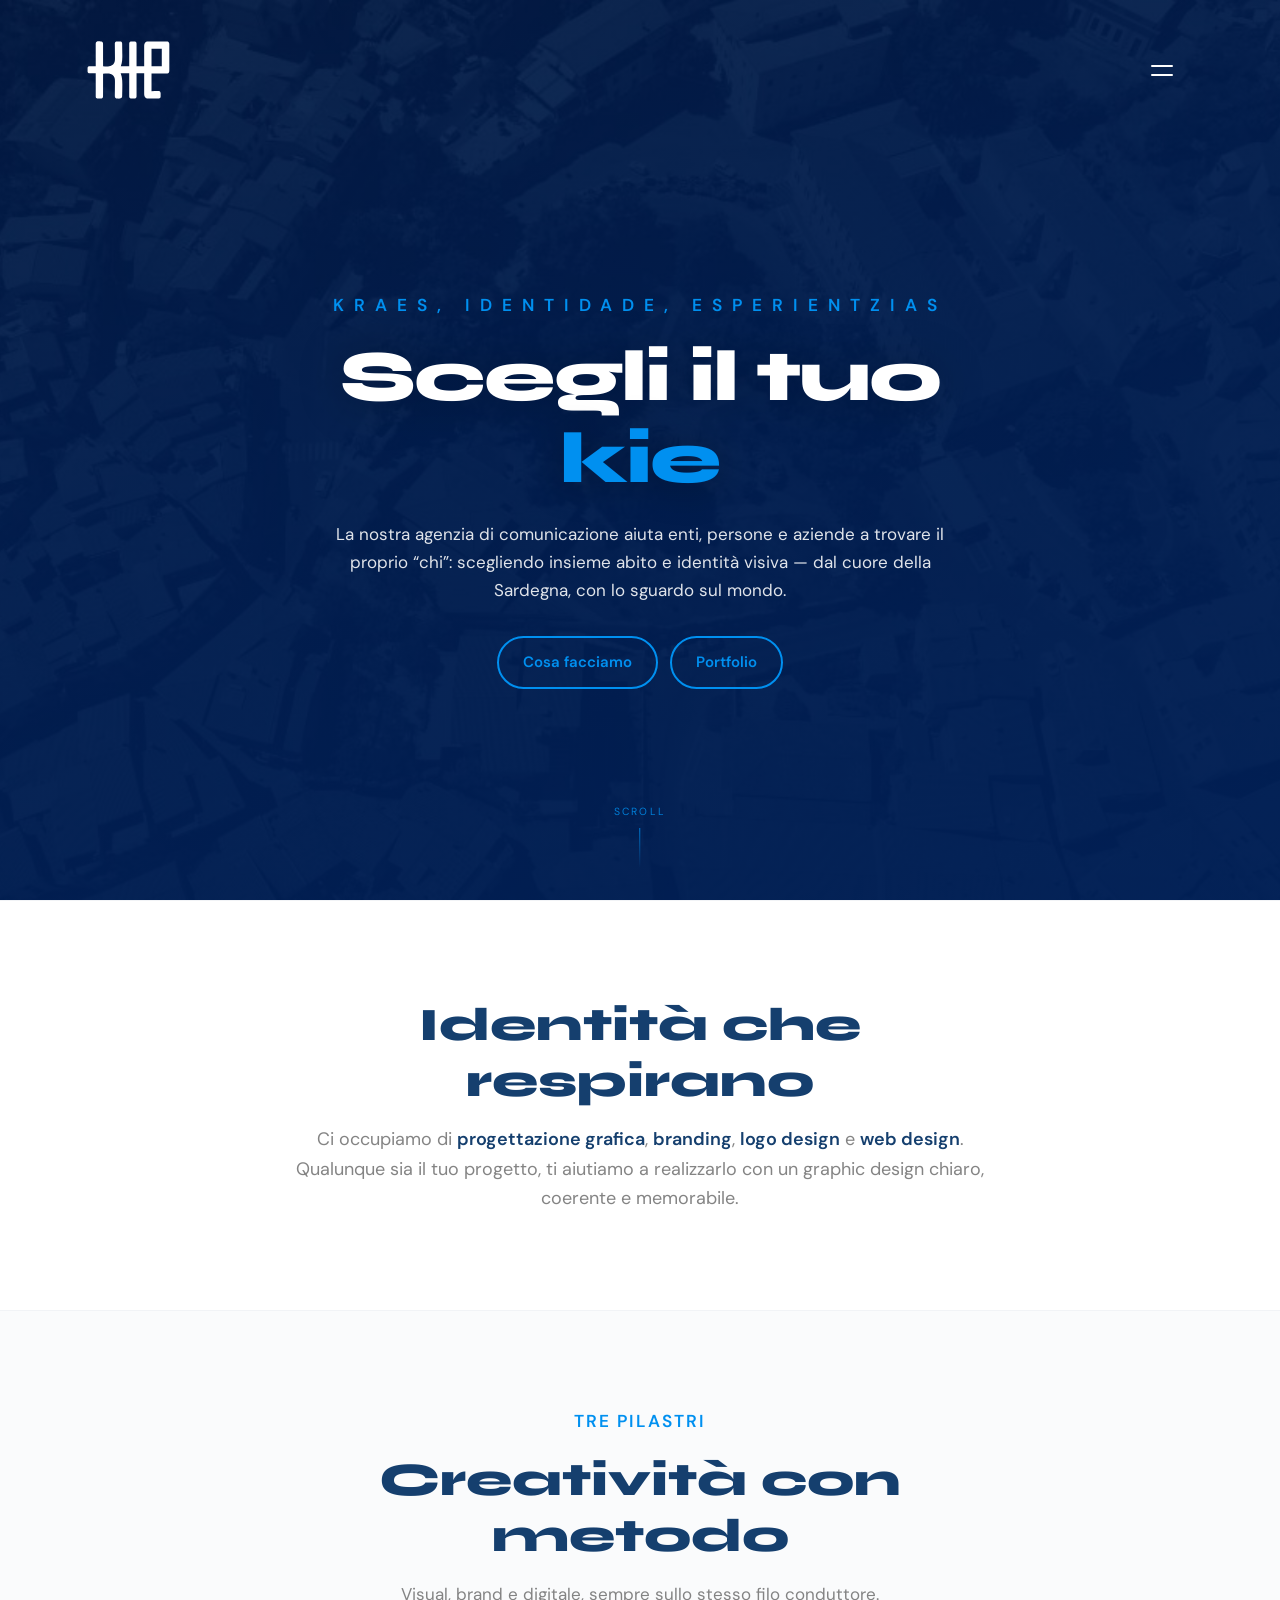
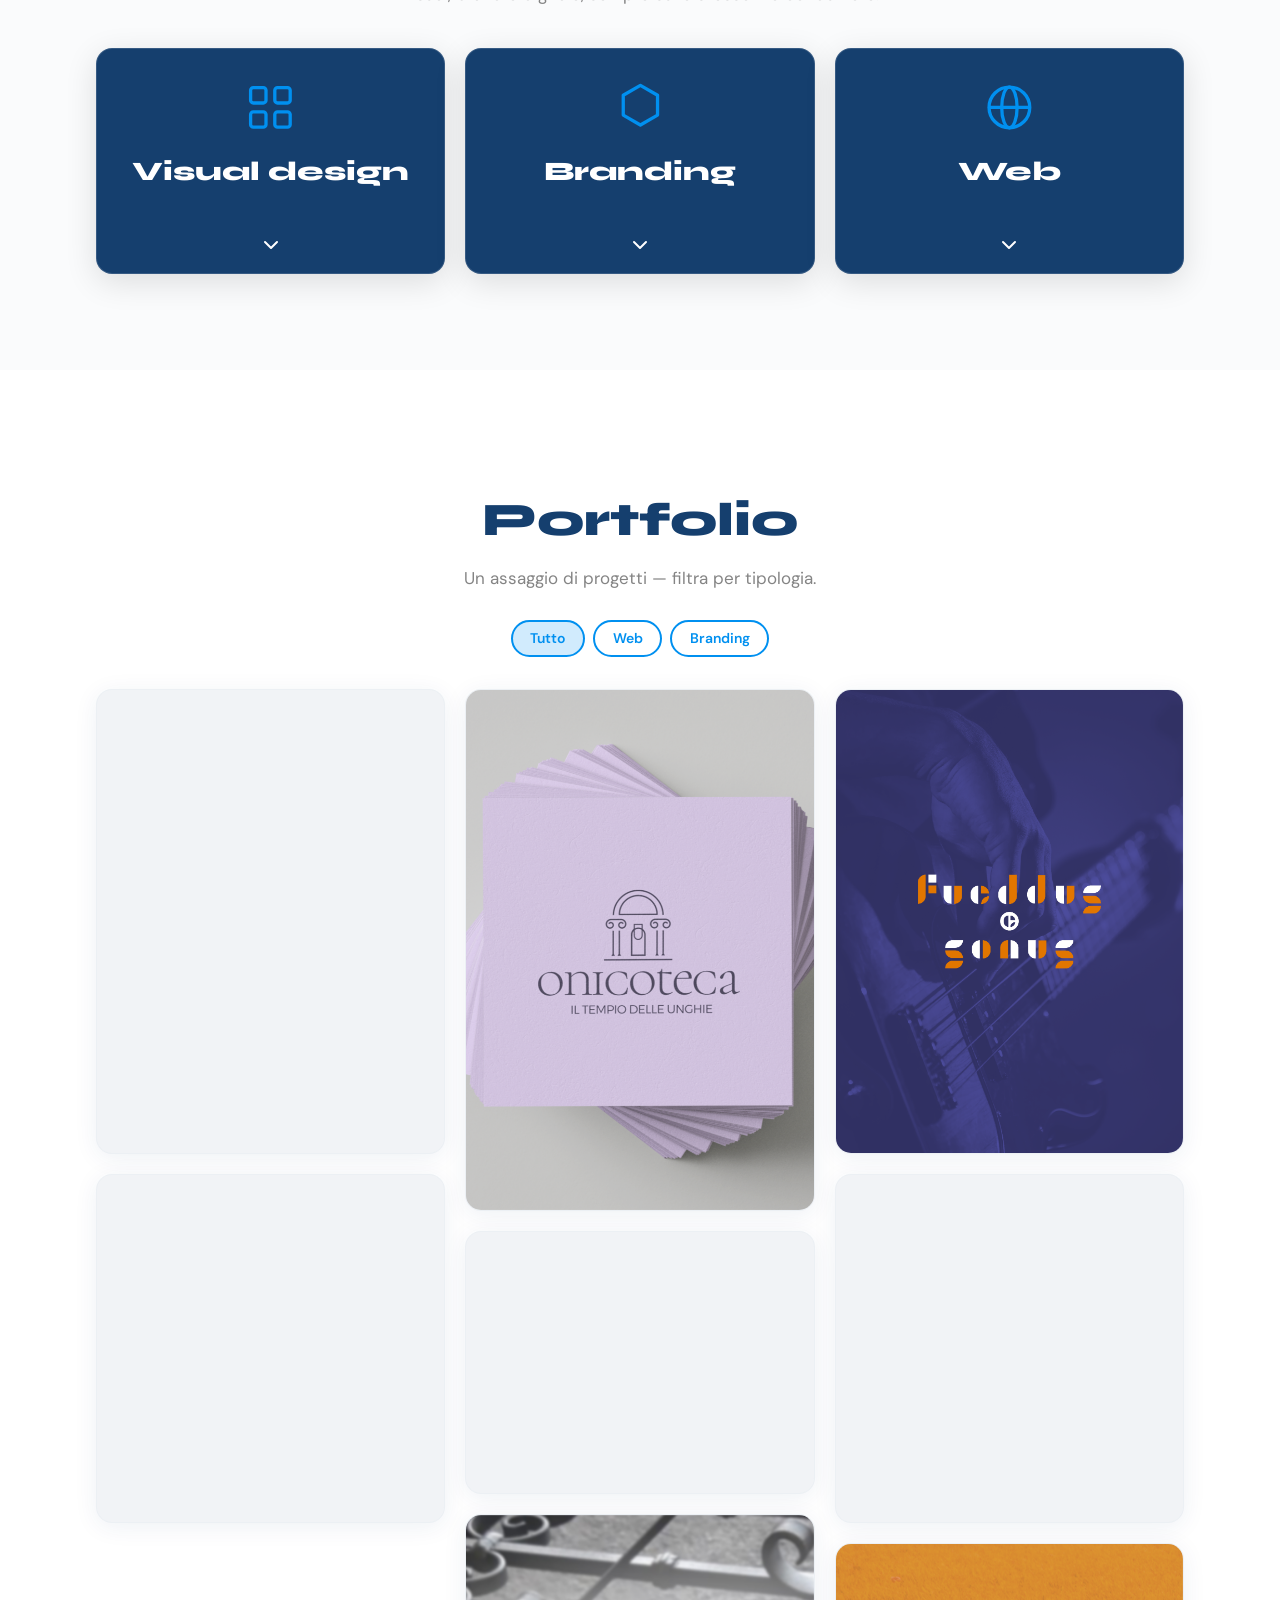
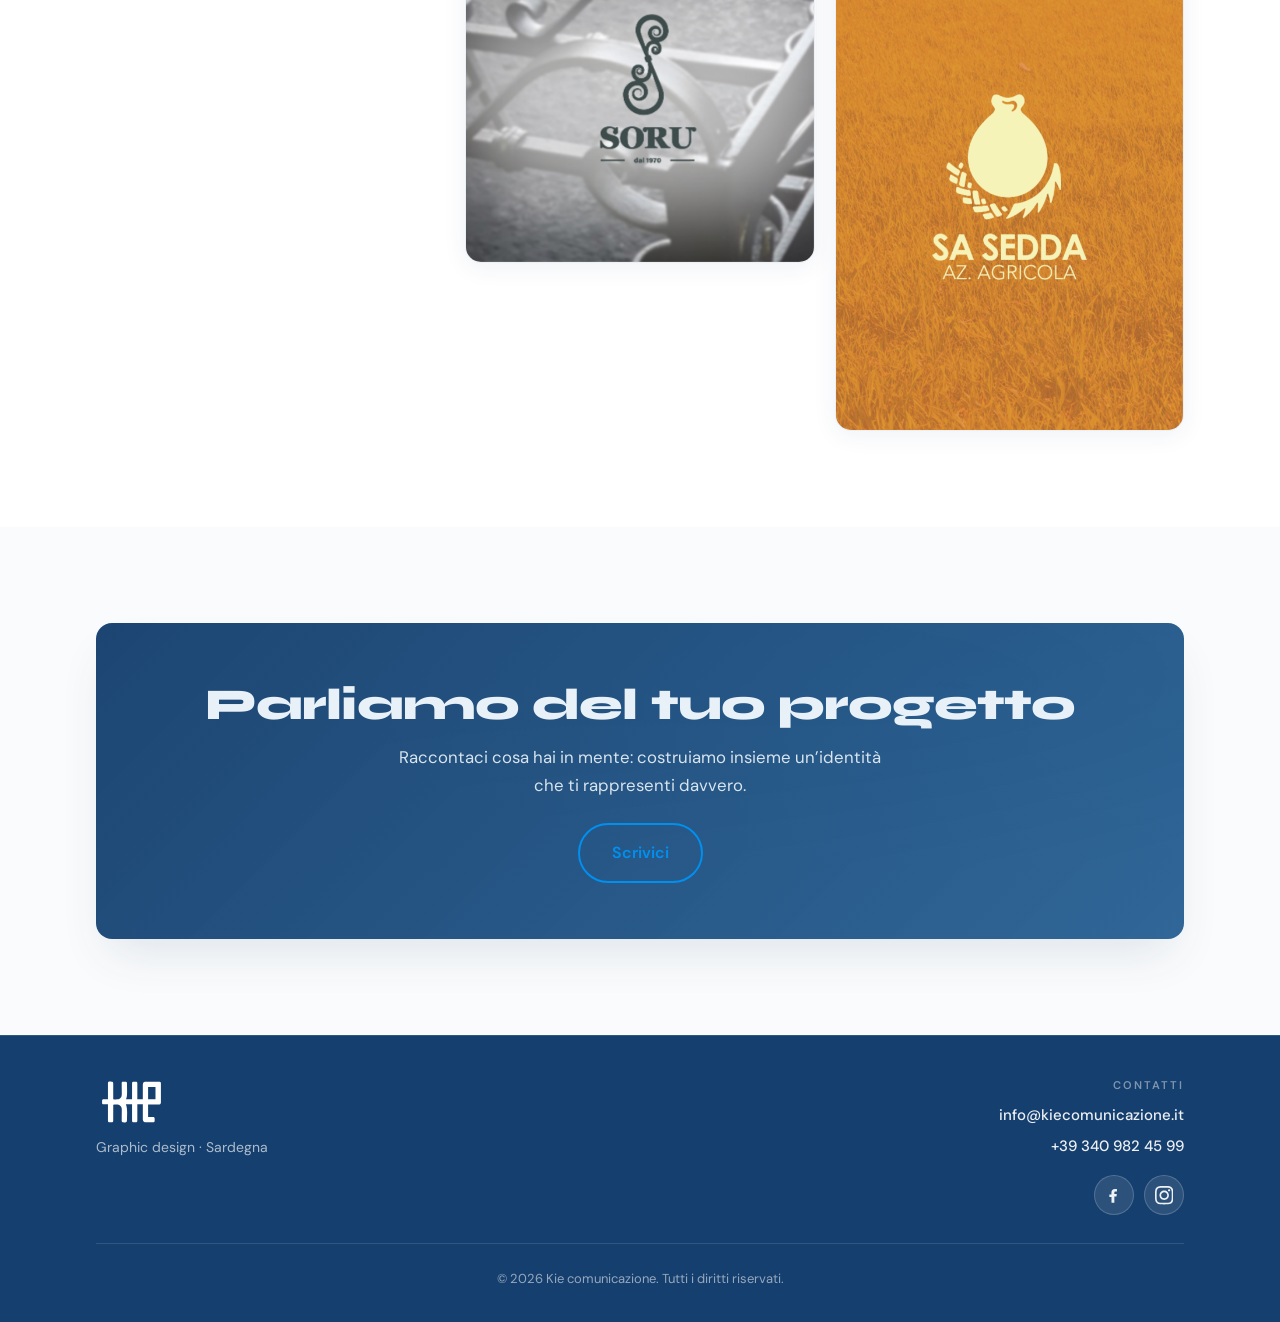
==== index.html @ fb238009 "Primo commit" ====
<!DOCTYPE html>
<html lang="it">
<head>
  <meta charset="UTF-8" />
  <meta name="viewport" content="width=device-width, initial-scale=1" />
  <title>Kie | Graphic design — Kraes, Identidade, Esperientzias</title>
  <meta name="description" content="Agenzia di comunicazione in Sardegna: graphic design, branding, logo design e web design." />
  <link rel="preconnect" href="https://fonts.googleapis.com" />
  <link rel="preconnect" href="https://fonts.gstatic.com" crossorigin />
  <link href="https://fonts.googleapis.com/css2?family=DM+Sans:ital,opsz,wght@0,9..40,400;0,9..40,500;0,9..40,600;0,9..40,700;1,9..40,400&family=Fraunces:ital,opsz,wght@0,9..144,500;0,9..144,600;0,9..144,700;1,9..144,500&family=Syne:wght@400;500;600;700;800&display=swap" rel="stylesheet" />
  <link rel="stylesheet" href="styles.css" />
</head>
<body>
  <header class="site-header" id="top">
    <div class="header-inner">
      <a class="logo" href="#top" aria-label="Kie — home">
        <img
          class="logo-img"
          src="immagini/logo_kie.svg"
          alt="Kie comunicazione"
          width="180"
          height="133"
          decoding="async"
        />
      </a>
      <button
        class="nav-toggle"
        type="button"
        aria-expanded="false"
        aria-controls="site-nav"
        aria-label="Apri il menu di navigazione"
      >
        <span class="nav-toggle-inner" aria-hidden="true">
          <span class="nav-toggle-bar"></span>
          <span class="nav-toggle-bar"></span>
        </span>
      </button>
    </div>
    <nav class="site-nav" id="site-nav" aria-label="Navigazione principale" aria-hidden="true">
        <div class="site-nav-inner">
          <div class="site-nav-links">
            <a href="#chi-siamo">Chi siamo</a>
            <a href="#servizi">Servizi</a>
            <a href="portfolio.html">Portfolio</a>
            <a href="#contatti">Contatti</a>
          </div>
          <div class="site-nav-foot">
            <p class="site-nav-foot-title">Contatti</p>
            <a class="site-nav-contact" href="mailto:info@kiecomunicazione.it">info@kiecomunicazione.it</a>
            <a class="site-nav-contact" href="tel:+393409824599">+39 340 982 45 99</a>
            <ul class="site-nav-social">
              <li>
                <a
                  class="site-nav-social-link"
                  href="https://www.facebook.com/kiecomunicazione"
                  target="_blank"
                  rel="noopener noreferrer"
                  aria-label="Kie su Facebook"
                >
                  <svg class="site-nav-social-icon" viewBox="0 0 24 24" aria-hidden="true" focusable="false">
                    <path
                      fill="currentColor"
                      d="M13.5 22v-8.3h2.8l.4-3.3h-3.2V8.8c0-.9.3-1.6 1.7-1.6h1.7V4.1c-.3 0-1.4-.1-2.7-.1-2.7 0-4.5 1.6-4.5 4.6v2.6H7v3.3h2.8V22h3.7z"
                    />
                  </svg>
                </a>
              </li>
              <li>
                <a
                  class="site-nav-social-link"
                  href="https://www.instagram.com/kie_comunicazione/"
                  target="_blank"
                  rel="noopener noreferrer"
                  aria-label="Kie su Instagram"
                >
                  <svg class="site-nav-social-icon" viewBox="0 0 24 24" aria-hidden="true" focusable="false">
                    <path
                      fill="currentColor"
                      d="M12 2.163c3.204 0 3.584.012 4.85.07 3.252.148 4.771 1.691 4.919 4.919.058 1.265.069 1.645.069 4.849 0 3.205-.012 3.584-.069 4.849-.149 3.225-1.664 4.771-4.919 4.919-1.266.058-1.644.07-4.85.07-3.204 0-3.584-.012-4.849-.07-3.26-.149-4.771-1.699-4.919-4.92-.058-1.265-.07-1.644-.07-4.849 0-3.204.013-3.583.07-4.849.149-3.227 1.664-4.771 4.919-4.919 1.266-.057 1.645-.069 4.849-.069zM12 0c-3.259 0-3.667.014-4.947.072-4.358.2-6.78 2.618-6.98 6.98-.059 1.281-.073 1.689-.073 4.948 0 3.259.014 3.668.072 4.948.2 4.358 2.618 6.78 6.98 6.98 1.281.058 1.689.072 4.948.072 3.259 0 3.668-.014 4.948-.072 4.354-.2 6.782-2.618 6.979-6.98.059-1.28.073-1.689.073-4.948 0-3.259-.014-3.667-.072-4.947-.196-4.354-2.617-6.78-6.979-6.98-1.281-.059-1.69-.073-4.949-.073zm0 5.838c-3.403 0-6.162 2.759-6.162 6.162s2.759 6.163 6.162 6.163 6.162-2.759 6.162-6.163c0-3.403-2.759-6.162-6.162-6.162zm0 10.162c-2.209 0-4-1.79-4-4 0-2.209 1.791-4 4-4s4 1.791 4 4c0 2.21-1.791 4-4 4zm6.406-11.845c-.796 0-1.441.645-1.441 1.44s.645 1.44 1.441 1.44c.795 0 1.439-.645 1.439-1.44s-.644-1.44-1.439-1.44z"
                    />
                  </svg>
                </a>
              </li>
            </ul>
          </div>
        </div>
    </nav>
  </header>

  <main>
    <section class="hero">
      <div class="hero-inner">
        <h2 class="hero-eyebrow reveal" data-reveal>Kraes, identidade, esperientzias</h2>
        <div class="hero-copy">
          <h1 class="hero-banner-title">
            <span class="hero-line">Scegli il tuo</span>
            <span class="hero-accent" id="hero-word-reels" aria-label="kie, chi, who">
              <span class="hero-flip" aria-live="polite">
                <span class="hero-flip-surface">
                  <span class="hero-flip-text">kie</span>
                </span>
              </span>
            </span>
          </h1>
        </div>
        <p class="hero-lead reveal" data-reveal>
          La nostra agenzia di comunicazione aiuta enti, persone e aziende a trovare il proprio “chi”:
          scegliendo insieme abito e identità visiva — dal cuore della Sardegna, con lo sguardo sul mondo.
        </p>
        <div class="hero-actions reveal" data-reveal>
          <a class="btn btn-primary" href="#servizi">Cosa facciamo</a>
          <a class="btn btn-ghost" href="portfolio.html">Portfolio</a>
        </div>
      </div>
      <div class="hero-scroll" aria-hidden="true">
        <span>Scroll</span>
        <span class="hero-scroll-line"></span>
      </div>
    </section>

    <section class="section about" id="chi-siamo">
      <div class="container narrow">
        <h1 class="section-title reveal" data-reveal>Identità che respirano</h1>
        <p class="section-intro reveal" data-reveal>
          Ci occupiamo di <strong>progettazione grafica</strong>, <strong>branding</strong>, <strong>logo design</strong> e <strong>web design</strong>.
          Qualunque sia il tuo progetto, ti aiutiamo a realizzarlo con un graphic design chiaro, coerente e memorabile.
        </p>
      </div>
    </section>

    <section class="section services" id="servizi">
      <div class="container">
        <div class="section-head reveal" data-reveal>
          <h2 class="section-title">Tre pilastri</h2>
          <h1 class="services-lead-title">Creatività con metodo</h1>
          <p class="section-sub">Visual, brand e digitale, sempre sullo stesso filo conduttore.</p>
        </div>
        <div class="service-grid">
          <article class="service-card reveal" data-reveal>
            <button
              type="button"
              class="service-card-hit"
              id="service-btn-1"
              aria-expanded="false"
              aria-controls="service-panel-1"
            >
              <span class="service-icon" aria-hidden="true">
                <svg class="service-icon-svg" viewBox="0 0 24 24" fill="none" xmlns="http://www.w3.org/2000/svg" focusable="false">
                  <rect x="3" y="3" width="7" height="7" rx="1.25" stroke="currentColor" stroke-width="1.5" />
                  <rect x="14" y="3" width="7" height="7" rx="1.25" stroke="currentColor" stroke-width="1.5" />
                  <rect x="3" y="14" width="7" height="7" rx="1.25" stroke="currentColor" stroke-width="1.5" />
                  <rect x="14" y="14" width="7" height="7" rx="1.25" stroke="currentColor" stroke-width="1.5" />
                </svg>
              </span>
              <h3 class="service-card-title">Visual design</h3>
              <span class="service-card-chevron" aria-hidden="true">
                <svg class="service-card-chevron-svg" viewBox="0 0 24 24" fill="none" xmlns="http://www.w3.org/2000/svg">
                  <path
                    d="M6 9l6 6 6-6"
                    stroke="currentColor"
                    stroke-width="2"
                    stroke-linecap="round"
                    stroke-linejoin="round"
                  />
                </svg>
              </span>
            </button>
            <div
              class="service-card-body-wrap"
              id="service-panel-1"
              role="region"
              aria-labelledby="service-btn-1"
              aria-hidden="true"
            >
              <div class="service-card-body">
                <p>Ti aiutiamo a comunicare ciò di cui hai bisogno scegliendo insieme la tua veste grafica.</p>
              </div>
            </div>
          </article>
          <article class="service-card reveal" data-reveal>
            <button
              type="button"
              class="service-card-hit"
              id="service-btn-2"
              aria-expanded="false"
              aria-controls="service-panel-2"
            >
              <span class="service-icon" aria-hidden="true">
                <svg class="service-icon-svg" viewBox="0 0 24 24" fill="none" xmlns="http://www.w3.org/2000/svg" focusable="false">
                  <path
                    d="M12 2l7.794 4.5v9L12 20l-7.794-4.5v-9L12 2z"
                    stroke="currentColor"
                    stroke-width="1.5"
                    stroke-linejoin="round"
                  />
                </svg>
              </span>
              <h3 class="service-card-title">Branding</h3>
              <span class="service-card-chevron" aria-hidden="true">
                <svg class="service-card-chevron-svg" viewBox="0 0 24 24" fill="none" xmlns="http://www.w3.org/2000/svg">
                  <path
                    d="M6 9l6 6 6-6"
                    stroke="currentColor"
                    stroke-width="2"
                    stroke-linecap="round"
                    stroke-linejoin="round"
                  />
                </svg>
              </span>
            </button>
            <div
              class="service-card-body-wrap"
              id="service-panel-2"
              role="region"
              aria-labelledby="service-btn-2"
              aria-hidden="true"
            >
              <div class="service-card-body">
                <p>Diamo forma, colore e tono di voce al tuo prodotto: ogni storia merita di essere raccontata a modo suo.</p>
              </div>
            </div>
          </article>
          <article class="service-card reveal" data-reveal>
            <button
              type="button"
              class="service-card-hit"
              id="service-btn-3"
              aria-expanded="false"
              aria-controls="service-panel-3"
            >
              <span class="service-icon" aria-hidden="true">
                <svg class="service-icon-svg" viewBox="0 0 24 24" fill="none" xmlns="http://www.w3.org/2000/svg" focusable="false">
                  <circle cx="12" cy="12" r="9.25" stroke="currentColor" stroke-width="1.5" />
                  <ellipse cx="12" cy="12" rx="3.5" ry="9.25" stroke="currentColor" stroke-width="1.5" />
                  <path d="M3 12h18" stroke="currentColor" stroke-width="1.5" stroke-linecap="round" />
                </svg>
              </span>
              <h3 class="service-card-title">Web</h3>
              <span class="service-card-chevron" aria-hidden="true">
                <svg class="service-card-chevron-svg" viewBox="0 0 24 24" fill="none" xmlns="http://www.w3.org/2000/svg">
                  <path
                    d="M6 9l6 6 6-6"
                    stroke="currentColor"
                    stroke-width="2"
                    stroke-linecap="round"
                    stroke-linejoin="round"
                  />
                </svg>
              </span>
            </button>
            <div
              class="service-card-body-wrap"
              id="service-panel-3"
              role="region"
              aria-labelledby="service-btn-3"
              aria-hidden="true"
            >
              <div class="service-card-body">
                <p>Costruiamo la tua casa nel web per presentare e promuovere azienda, associazione o prodotto.</p>
              </div>
            </div>
          </article>
        </div>
      </div>
    </section>

    <section class="section work" id="portfolio">
      <div class="container">
        <div class="section-head reveal" data-reveal>
          <h1 class="work-lead-title">Portfolio</h1>
          <p class="section-sub">Un assaggio di progetti — filtra per tipologia.</p>
        </div>
        <div class="filter-row reveal" data-reveal role="tablist" aria-label="Filtra portfolio">
          <button type="button" class="filter-btn is-active" data-filter="all" role="tab" aria-selected="true">Tutto</button>
          <button type="button" class="filter-btn" data-filter="web" role="tab" aria-selected="false">Web</button>
          <button type="button" class="filter-btn" data-filter="branding" role="tab" aria-selected="false">Branding</button>
        </div>
        <ul class="work-masonry" id="work-grid">
          <li class="work-item work-item--ar-3-4 reveal" data-category="branding" data-reveal>
            <a class="work-card" href="./progetti/imperfect/index.html" aria-label="Apri scheda progetto: Imperfect Hair &amp; Beauty">
              <figure class="work-figure">
                <img
                  class="work-img"
                  src="immagini/imperfect-hero.jpg"
                  srcset="immagini/imperfect-hero.jpg 2500w"
                  width="2500"
                  height="1667"
                  alt="Imperfect Hair &amp; Beauty — identità e logo"
                  loading="lazy"
                  decoding="async"
                  sizes="(max-width: 560px) 100vw, (max-width: 1024px) 50vw, 33vw"
                />
                <div class="work-shade" aria-hidden="true"></div>
                <figcaption class="work-overlay">
                  <h3 class="work-overlay-title">Imperfect Hair &amp; Beauty</h3>
                  <p class="work-overlay-category">Branding</p>
                </figcaption>
              </figure>
            </a>
          </li>
          <li class="work-item reveal" data-category="web" data-reveal>
            <a class="work-card" href="./progetti/elighesuttiosos/index.html" aria-label="Apri scheda progetto: Elighes ’Uttiosos">
              <figure class="work-figure">
                <img
                  class="work-img"
                  src="immagini/elighes-hero.jpg"
                  srcset="immagini/elighes-hero.jpg 2560w"
                  width="2560"
                  height="1920"
                  alt="Elighes ’Uttiosos Agricampeggio — mockup sito responsive"
                  loading="lazy"
                  decoding="async"
                  sizes="(max-width: 560px) 100vw, (max-width: 1024px) 50vw, 33vw"
                />
                <div class="work-shade" aria-hidden="true"></div>
                <figcaption class="work-overlay">
                  <h3 class="work-overlay-title">Elighes ’Uttiosos</h3>
                  <p class="work-overlay-category">Web</p>
                </figcaption>
              </figure>
            </a>
          </li>
          <li class="work-item work-item--ar-2-3 reveal" data-category="branding" data-reveal>
            <a class="work-card" href="./progetti/onicoteca/index.html" aria-label="Apri scheda progetto: Onicoteca">
              <figure class="work-figure">
                <img
                  class="work-img"
                  src="immagini/onicoteca-hero.png"
                  srcset="immagini/onicoteca-hero.png 2000w"
                  width="2000"
                  height="2000"
                  alt="Onicoteca — Il tempio delle unghie, branding"
                  loading="lazy"
                  decoding="async"
                  sizes="(max-width: 560px) 100vw, (max-width: 1024px) 50vw, 33vw"
                />
                <div class="work-shade" aria-hidden="true"></div>
                <figcaption class="work-overlay">
                  <h3 class="work-overlay-title">Onicoteca</h3>
                  <p class="work-overlay-category">Branding</p>
                </figcaption>
              </figure>
            </a>
          </li>
          <li class="work-item work-item--ar-4-3 reveal" data-category="branding" data-reveal>
            <a class="work-card" href="./progetti/soslachitos/index.html" aria-label="Apri scheda progetto: Sos Lachitos">
              <figure class="work-figure">
                <img
                  class="work-img"
                  src="immagini/soslachitos-hero.png"
                  srcset="immagini/soslachitos-hero.png 2500w"
                  width="2500"
                  height="1667"
                  alt="Sos Lachitos Brewing — bicchiere e logo"
                  loading="lazy"
                  decoding="async"
                  sizes="(max-width: 560px) 100vw, (max-width: 1024px) 50vw, 33vw"
                />
                <div class="work-shade" aria-hidden="true"></div>
                <figcaption class="work-overlay">
                  <h3 class="work-overlay-title">Sos Lachitos</h3>
                  <p class="work-overlay-category">Branding</p>
                </figcaption>
              </figure>
            </a>
          </li>
          <li class="work-item reveal" data-category="branding" data-reveal>
            <a class="work-card" href="./progetti/soru/index.html" aria-label="Apri scheda progetto: Soru">
              <figure class="work-figure">
                <img
                  class="work-img"
                  src="immagini/soru-hero.jpg"
                  srcset="immagini/soru-hero.jpg 2500w"
                  width="2500"
                  height="1667"
                  alt="Soru Ferro Battuto — biglietti da visita, dal 1970"
                  loading="lazy"
                  decoding="async"
                  sizes="(max-width: 560px) 100vw, (max-width: 1024px) 50vw, 33vw"
                />
                <div class="work-shade" aria-hidden="true"></div>
                <figcaption class="work-overlay">
                  <h3 class="work-overlay-title">Soru</h3>
                  <p class="work-overlay-category">Branding</p>
                </figcaption>
              </figure>
            </a>
          </li>
          <li class="work-item work-item--ar-3-4 reveal" data-category="branding" data-reveal>
            <a class="work-card" href="./progetti/fueddusesonus/index.html" aria-label="Apri scheda progetto: Fueddus &amp; Sonus">
              <figure class="work-figure">
                <img
                  class="work-img"
                  src="immagini/fueddusesonus-hero.png"
                  srcset="immagini/fueddusesonus-hero.png 2500w"
                  width="2500"
                  height="1667"
                  alt="Fueddus e Sonus — logo su immagine concerto basso"
                  loading="lazy"
                  decoding="async"
                  sizes="(max-width: 560px) 100vw, (max-width: 1024px) 50vw, 33vw"
                />
                <div class="work-shade" aria-hidden="true"></div>
                <figcaption class="work-overlay">
                  <h3 class="work-overlay-title">Fueddus &amp; Sonus</h3>
                  <p class="work-overlay-category">Branding</p>
                </figcaption>
              </figure>
            </a>
          </li>
          <li class="work-item reveal" data-category="branding web" data-reveal>
            <a class="work-card" href="./progetti/bibigula/index.html" aria-label="Apri scheda progetto: Bibigùla">
              <figure class="work-figure">
                <img
                  class="work-img"
                  src="immagini/bibigula-hero.jpg"
                  srcset="immagini/bibigula-hero.jpg 2500w"
                  width="2500"
                  height="1667"
                  alt="Bibigùla Media Factory — logo e gufo"
                  loading="lazy"
                  decoding="async"
                  sizes="(max-width: 560px) 100vw, (max-width: 1024px) 50vw, 33vw"
                />
                <div class="work-shade" aria-hidden="true"></div>
                <figcaption class="work-overlay">
                  <h3 class="work-overlay-title">Bibigùla</h3>
                  <p class="work-overlay-category">Branding, Web</p>
                </figcaption>
              </figure>
            </a>
          </li>
          <li class="work-item work-item--ar-5-7 reveal" data-category="branding" data-reveal>
            <a class="work-card" href="./progetti/sasedda/index.html" aria-label="Apri scheda progetto: Sa Sedda">
              <figure class="work-figure">
                <img
                  class="work-img"
                  src="immagini/sasedda-hero.png"
                  srcset="immagini/sasedda-hero.png 2500w"
                  width="2500"
                  height="1667"
                  alt="Sa Sedda Az. Agricola — identità e logo"
                  loading="lazy"
                  decoding="async"
                  sizes="(max-width: 560px) 100vw, (max-width: 1024px) 50vw, 33vw"
                />
                <div class="work-shade" aria-hidden="true"></div>
                <figcaption class="work-overlay">
                  <h3 class="work-overlay-title">Sa Sedda</h3>
                  <p class="work-overlay-category">Branding</p>
                </figcaption>
              </figure>
            </a>
          </li>
        </ul>
      </div>
    </section>

    <section class="section cta" id="contatti">
      <div class="container">
        <div class="cta-panel reveal" data-reveal>
          <h2 class="cta-title">Parliamo del tuo progetto</h2>
          <p class="cta-text">Raccontaci cosa hai in mente: costruiamo insieme un’identità che ti rappresenti davvero.</p>
          <a class="btn btn-primary btn-lg" href="mailto:info@kiecomunicazione.it">Scrivici</a>
        </div>
      </div>
    </section>
  </main>

  <footer class="site-footer">
    <div class="container footer-inner">
      <div class="footer-brand">
        <a class="footer-logo-link" href="#top" aria-label="Kie — torna in alto">
          <img
            class="footer-logo"
            src="immagini/logo_kie.svg"
            alt="Kie comunicazione"
            width="140"
            height="104"
            decoding="async"
          />
        </a>
        <p class="footer-note">Graphic design · Sardegna</p>
      </div>
      <div class="footer-contact">
        <p class="footer-contact-title">Contatti</p>
        <a class="footer-contact-link" href="mailto:info@kiecomunicazione.it">info@kiecomunicazione.it</a>
        <a class="footer-contact-link" href="tel:+393409824599">+39 340 982 45 99</a>
        <ul class="footer-social" aria-label="Social">
          <li>
            <a
              class="footer-social-link"
              href="https://www.facebook.com/kiecomunicazione"
              target="_blank"
              rel="noopener noreferrer"
              aria-label="Kie su Facebook"
            >
              <svg class="footer-social-icon" viewBox="0 0 24 24" aria-hidden="true" focusable="false">
                <path
                  fill="currentColor"
                  d="M13.5 22v-8.3h2.8l.4-3.3h-3.2V8.8c0-.9.3-1.6 1.7-1.6h1.7V4.1c-.3 0-1.4-.1-2.7-.1-2.7 0-4.5 1.6-4.5 4.6v2.6H7v3.3h2.8V22h3.7z"
                />
              </svg>
            </a>
          </li>
          <li>
            <a
              class="footer-social-link"
              href="https://www.instagram.com/kie_comunicazione/"
              target="_blank"
              rel="noopener noreferrer"
              aria-label="Kie su Instagram"
            >
              <svg class="footer-social-icon" viewBox="0 0 24 24" aria-hidden="true" focusable="false">
                <path
                  fill="currentColor"
                  d="M12 2.163c3.204 0 3.584.012 4.85.07 3.252.148 4.771 1.691 4.919 4.919.058 1.265.069 1.645.069 4.849 0 3.205-.012 3.584-.069 4.849-.149 3.225-1.664 4.771-4.919 4.919-1.266.058-1.644.07-4.85.07-3.204 0-3.584-.012-4.849-.07-3.26-.149-4.771-1.699-4.919-4.92-.058-1.265-.07-1.644-.07-4.849 0-3.204.013-3.583.07-4.849.149-3.227 1.664-4.771 4.919-4.919 1.266-.057 1.645-.069 4.849-.069zM12 0c-3.259 0-3.667.014-4.947.072-4.358.2-6.78 2.618-6.98 6.98-.059 1.281-.073 1.689-.073 4.948 0 3.259.014 3.668.072 4.948.2 4.358 2.618 6.78 6.98 6.98 1.281.058 1.689.072 4.948.072 3.259 0 3.668-.014 4.948-.072 4.354-.2 6.782-2.618 6.979-6.98.059-1.28.073-1.689.073-4.948 0-3.259-.014-3.667-.072-4.947-.196-4.354-2.617-6.78-6.979-6.98-1.281-.059-1.69-.073-4.949-.073zm0 5.838c-3.403 0-6.162 2.759-6.162 6.162s2.759 6.163 6.162 6.163 6.162-2.759 6.162-6.163c0-3.403-2.759-6.162-6.162-6.162zm0 10.162c-2.209 0-4-1.79-4-4 0-2.209 1.791-4 4-4s4 1.791 4 4c0 2.21-1.791 4-4 4zm6.406-11.845c-.796 0-1.441.645-1.441 1.44s.645 1.44 1.441 1.44c.795 0 1.439-.645 1.439-1.44s-.644-1.44-1.439-1.44z"
                />
              </svg>
            </a>
          </li>
        </ul>
      </div>
      <p class="footer-copy">&copy; <span id="year"></span> Kie comunicazione. Tutti i diritti riservati.</p>
    </div>
  </footer>

  <script src="script.js"></script>
</body>
</html>
---- styles.css ----
/* Palette dal sito kiecomunicazione.it (Divi child) */
:root {
  --kie-navy: #153f6e;
  --kie-aqua: #82c0c7;
  --accent: #0090f0;
  --kie-sky: var(--accent);
  --text: #545454;
  --text-muted: rgba(84, 84, 84, 0.72);
  --bg: #fafbfc;
  --bg-elevated: #ffffff;
  --radius: 16px;
  --radius-sm: 10px;
  --shadow: 0 24px 48px -12px rgba(21, 63, 110, 0.12);
  --font-sans: "DM Sans", system-ui, sans-serif;
  --font-display: "Fraunces", Georgia, serif;
  --font-h1: "Syne", system-ui, sans-serif;
  --ease-out: cubic-bezier(0.22, 1, 0.36, 1);
  --ease-spring: cubic-bezier(0.34, 1.56, 0.64, 1);
}

*,
*::before,
*::after {
  box-sizing: border-box;
}

html {
  scroll-behavior: smooth;
}

body {
  margin: 0;
  font-family: var(--font-sans);
  font-size: 1.0625rem;
  line-height: 1.65;
  color: var(--text);
  background: var(--bg);
  -webkit-font-smoothing: antialiased;
}

h1:not(.hero-banner-title) {
  font-family: var(--font-h1);
  font-size: 35pt;
  font-weight: 800;
  line-height: 1.2;
  color: var(--kie-navy);
  margin: 0;
}

h2 {
  font-family: var(--font-sans);
  font-size: 13pt;
  font-weight: 600;
  color: var(--accent);
  text-transform: uppercase;
  letter-spacing: 0.12em;
  margin: 0;
}

a {
  color: var(--kie-sky);
  text-decoration: none;
  transition: color 0.2s var(--ease-out);
}

a:hover {
  color: var(--kie-navy);
}

strong {
  color: var(--kie-navy);
  font-weight: 600;
}

/* —— Header —— */
.site-header {
  position: fixed;
  top: 0;
  left: 0;
  right: 0;
  z-index: 1000;
  box-sizing: border-box;
  display: flex;
  flex-direction: column;
  min-height: calc(8.75rem + env(safe-area-inset-top, 0px));
  padding-top: env(safe-area-inset-top, 0px);
  padding-bottom: 0;
  background: transparent;
  transition:
    background 0.35s var(--ease-out),
    box-shadow 0.35s var(--ease-out),
    padding 0.35s var(--ease-out),
    min-height 0.35s var(--ease-out);
}

.site-header:not(.is-scrolled) .header-inner {
  flex: 1 1 auto;
  min-height: 0;
  align-self: stretch;
  width: 100%;
}

.site-header.is-scrolled {
  min-height: 0;
  padding-top: max(1rem, env(safe-area-inset-top, 0px));
  padding-bottom: 1rem;
  background: var(--kie-navy);
  box-shadow: 0 4px 24px rgba(0, 0, 0, 0.12);
}

/* Solo portfolio.html: sfondo header con foto tavoletta. .site-header globale invariato. */
body.page-portfolio .site-header {
  background-color: var(--kie-navy);
  background-image:
    linear-gradient(
      105deg,
      rgba(21, 63, 110, 0.78) 0%,
      rgba(21, 63, 110, 0.42) 45%,
      rgba(21, 63, 110, 0.55) 100%
    ),
    url("immagini/kie-tavolettagrafica.jpg");
  background-size: cover;
  background-position: left center;
  background-repeat: no-repeat;
}

body.page-portfolio .site-header.is-scrolled {
  background-color: var(--kie-navy);
  background-image:
    linear-gradient(
      105deg,
      rgba(21, 63, 110, 0.94) 0%,
      rgba(21, 63, 110, 0.9) 50%,
      rgba(21, 63, 110, 0.88) 100%
    ),
    url("immagini/kie-tavolettagrafica.jpg");
  background-size: cover;
  background-position: left center;
  background-repeat: no-repeat;
}

.header-inner {
  box-sizing: border-box;
  width: 100%;
  max-width: 1120px;
  margin: 0 auto;
  padding: 0 1rem;
  display: grid;
  grid-template-columns: 1fr auto;
  align-items: center;
  column-gap: 1rem;
  min-height: 3rem;
}

.logo {
  display: flex;
  align-items: center;
  justify-content: flex-start;
  justify-self: start;
  line-height: 0;
  color: inherit;
}

.logo:hover {
  opacity: 0.92;
}

/* SVG bianco: hero e barra (kie-navy a scroll) */
.logo-img {
  display: block;
  height: 48px;
  width: auto;
  object-fit: contain;
  transform: scale(1.518);
  transform-origin: center center;
  transition: transform 0.35s var(--ease-out);
  filter: none;
}

/* Dopo lo scroll: −15% rispetto alla dimensione pre-scroll (1.518 × 0.85) */
.site-header.is-scrolled .logo-img {
  transform: scale(1.2903);
}

/* Menu: figlio diretto di .site-header; solo vincoli flex — niente width/height 0 sul nav (romperebbero position:fixed + inset). */
.site-header > .site-nav {
  flex: 0 0 auto;
  min-height: 0;
}

/* Menu fullscreen (burger) */
.site-nav {
  position: fixed;
  inset: 0;
  z-index: 999;
  display: flex;
  flex-direction: column;
  margin: 0;
  padding: 0;
  background: #00215b;
  overflow-y: auto;
  -webkit-overflow-scrolling: touch;
  opacity: 0;
  visibility: hidden;
  pointer-events: none;
  transform: translateY(-18px) scale(0.98);
  transition: opacity 0.45s var(--ease-out), transform 0.55s var(--ease-spring), visibility 0.45s var(--ease-out);
}

.site-nav.is-open {
  opacity: 1;
  visibility: visible;
  pointer-events: auto;
  transform: translateY(0) scale(1);
  z-index: 1001;
}

.site-nav-inner {
  flex: 1;
  display: flex;
  flex-direction: column;
  min-height: 0;
  width: 100%;
  max-width: 36rem;
  margin: 0 auto;
  padding: max(8.85rem, calc(env(safe-area-inset-top, 0px) + 7.75rem)) 1rem max(1.75rem, env(safe-area-inset-bottom, 0px));
}

.site-nav-links {
  flex: 1;
  display: flex;
  flex-direction: column;
  align-items: center;
  justify-content: center;
  gap: 0.25rem;
  text-align: center;
  min-height: 0;
}

.site-nav-links a {
  font-family: var(--font-h1);
  font-size: clamp(1.65rem, 5vw, 2.35rem);
  font-weight: 800;
  color: #fff;
  letter-spacing: -0.02em;
  padding: 0.35rem 0;
  opacity: 0;
  transform: translateY(1rem);
  transition: color 0.25s var(--ease-out);
}

.site-nav.is-open .site-nav-links a {
  animation: nav-link-reveal 0.55s var(--ease-out) forwards;
}

.site-nav.is-open .site-nav-links a:nth-child(1) {
  animation-delay: 0.08s;
}

.site-nav.is-open .site-nav-links a:nth-child(2) {
  animation-delay: 0.16s;
}

.site-nav.is-open .site-nav-links a:nth-child(3) {
  animation-delay: 0.24s;
}

.site-nav.is-open .site-nav-links a:nth-child(4) {
  animation-delay: 0.32s;
}

@keyframes nav-link-reveal {
  from {
    opacity: 0;
    transform: translateY(1.1rem);
  }

  to {
    opacity: 1;
    transform: translateY(0);
  }
}

.site-nav-links a:hover {
  color: var(--accent);
}

.site-nav-foot {
  flex-shrink: 0;
  padding-top: 1.75rem;
  border-top: 1px solid rgba(255, 255, 255, 0.14);
  text-align: center;
}

.site-nav-foot-title {
  margin: 0 0 1rem;
  font-size: 0.75rem;
  font-weight: 600;
  text-transform: uppercase;
  letter-spacing: 0.2em;
  color: rgba(255, 255, 255, 0.45);
}

.site-nav-contact {
  display: block;
  font-size: 1rem;
  font-weight: 500;
  color: rgba(255, 255, 255, 0.92) !important;
  margin-bottom: 0.5rem;
}

.site-nav-contact:hover {
  color: var(--accent) !important;
}

.site-nav-social {
  display: flex;
  justify-content: center;
  align-items: center;
  gap: 1.25rem;
  margin: 1.35rem 0 0;
  padding: 0;
  list-style: none;
}

.site-nav-social li {
  margin: 0;
  padding: 0;
}

.site-nav-social-link {
  display: flex;
  align-items: center;
  justify-content: center;
  width: 3rem;
  height: 3rem;
  border-radius: 50%;
  color: rgba(255, 255, 255, 0.88);
  background: rgba(255, 255, 255, 0.08);
  border: 1px solid rgba(255, 255, 255, 0.18);
  transition: color 0.25s var(--ease-out), background 0.25s var(--ease-out), transform 0.2s var(--ease-out);
}

.site-nav-social-link:hover {
  color: #fff;
  background: rgba(255, 255, 255, 0.16);
  transform: translateY(-2px);
}

.site-nav-social-icon {
  width: 1.35rem;
  height: 1.35rem;
}

/* Header sopra il menu: trasparente; click passano al pannello tranne il burger (chiusura). */
body.nav-open .site-header {
  background: transparent !important;
  box-shadow: none;
  pointer-events: none;
}

body.nav-open .site-header .nav-toggle {
  pointer-events: auto;
}

.nav-toggle {
  position: relative;
  z-index: 1002;
  justify-self: end;
  display: flex;
  width: 44px;
  height: 44px;
  padding: 0;
  border: none;
  background: transparent;
  cursor: pointer;
  align-items: center;
  justify-content: center;
  -webkit-tap-highlight-color: transparent;
}

.nav-toggle::before {
  content: "";
  position: absolute;
  left: 50%;
  top: 50%;
  width: 2.75rem;
  height: 2.75rem;
  margin: -1.375rem 0 0 -1.375rem;
  border-radius: 50%;
  border: 2px solid rgba(255, 255, 255, 0.45);
  opacity: 0;
  transform: scale(0.45);
  pointer-events: none;
}

.nav-toggle.nav-toggle--pulse::before {
  animation: nav-burger-ring 0.7s var(--ease-out) forwards;
}

@keyframes nav-burger-ring {
  0% {
    opacity: 0.85;
    transform: scale(0.45);
  }

  100% {
    opacity: 0;
    transform: scale(1.65);
  }
}

.nav-toggle-inner {
  display: flex;
  flex-direction: column;
  align-items: center;
  justify-content: center;
  gap: 7px;
  transition: transform 0.45s var(--ease-spring);
}

.nav-toggle:active .nav-toggle-inner {
  transform: scale(0.88);
}

.nav-toggle[aria-expanded="true"] .nav-toggle-inner {
  transform: scale(1);
}

.nav-toggle-bar {
  display: block;
  width: 22px;
  height: 2px;
  background: #fff;
  border-radius: 1px;
  transition: transform 0.48s var(--ease-spring), background 0.35s var(--ease-out);
  transform-origin: center;
}

.nav-toggle[aria-expanded="true"] .nav-toggle-bar:first-child {
  transform: translateY(4.5px) rotate(45deg);
}

.nav-toggle[aria-expanded="true"] .nav-toggle-bar:last-child {
  transform: translateY(-4.5px) rotate(-45deg);
}

body.nav-open {
  overflow: hidden;
}

@media (prefers-reduced-motion: reduce) {
  .nav-toggle::before,
  .nav-toggle.nav-toggle--pulse::before {
    animation: none !important;
    opacity: 0 !important;
  }

  .nav-toggle-inner {
    transition: none;
  }

  .nav-toggle-bar {
    transition: transform 0.2s ease, background 0.2s ease;
  }

  .site-nav {
    transition: opacity 0.2s ease, visibility 0.2s ease;
    transform: none;
  }

  .site-nav.is-open .site-nav-links a {
    animation: none;
    opacity: 1;
    transform: none;
  }

  .site-nav-links a {
    opacity: 1;
    transform: none;
  }

  .hero-banner-title {
    animation: none;
  }

}

/* —— Hero —— */
.hero {
  position: relative;
  min-height: 100vh;
  min-height: 100dvh;
  display: flex;
  align-items: center;
  justify-content: center;
  padding: 9rem 1rem 4rem;
  overflow: hidden;
  background-color: #00215b;
  background-image:
    linear-gradient(
      165deg,
      rgba(0, 33, 91, 0.52) 0%,
      rgba(0, 33, 91, 0.72) 42%,
      rgba(0, 33, 91, 0.88) 100%
    ),
    url("immagini/hero-santulussurgiu.png");
  background-size: cover;
  background-position: center;
  background-repeat: no-repeat;
}

.hero-inner {
  position: relative;
  z-index: 1;
  max-width: 720px;
  text-align: center;
}

.hero-eyebrow {
  letter-spacing: 10px;
  margin: 0 0 1.25rem;
}

.hero-copy {
  margin: 0 0 1.5rem;
}

.hero-banner-title {
  font-family: var(--font-h1);
  font-weight: 800;
  font-size: clamp(2.5rem, 7vw, 4.5rem);
  line-height: 1.05;
  color: #fff;
  letter-spacing: -0.03em;
  max-width: 14ch;
  margin: 0 auto;
  text-shadow: 0 2px 48px rgba(0, 0, 0, 0.25);
  animation: fade-up 0.9s 0.08s var(--ease-out) both;
}

.hero-banner-title .hero-line {
  display: block;
}

.hero-banner-title .hero-accent {
  display: block;
  margin-top: 0.35rem;
  color: var(--accent);
  text-shadow: 0 2px 40px rgba(0, 0, 0, 0.3);
}

/* Una parola alla volta: transizione tipo sfogliamento (rotateX) */
.hero-flip {
  display: inline-block;
  perspective: 560px;
  perspective-origin: 50% 85%;
}

.hero-flip-surface {
  display: inline-block;
  transform-style: preserve-3d;
}

.hero-flip-text {
  display: inline-block;
  min-width: 3.75ch;
  text-align: center;
  transform-origin: 50% 100%;
  backface-visibility: hidden;
  transition:
    transform 0.55s cubic-bezier(0.32, 0.72, 0.28, 1),
    opacity 0.4s ease;
}

.hero-flip-text.is-fold-out {
  transform: rotateX(-86deg);
  opacity: 0.18;
}

.hero-flip-text.is-fold-in {
  animation: hero-page-in 0.58s cubic-bezier(0.32, 0.72, 0.28, 1) both;
}

@keyframes hero-page-in {
  from {
    transform: rotateX(86deg);
    opacity: 0.2;
  }

  to {
    transform: rotateX(0);
    opacity: 1;
  }
}

.hero-flip--static .hero-flip-text {
  animation: none !important;
  transition: none !important;
  transform: none !important;
  opacity: 1 !important;
}

@keyframes fade-up {
  from {
    opacity: 0;
    transform: translateY(1.25rem);
  }

  to {
    opacity: 1;
    transform: translateY(0);
  }
}

.hero-lead {
  margin: 0 auto 2rem;
  max-width: 52ch;
  font-size: 1.0625rem;
  color: rgba(255, 255, 255, 0.88);
}

.hero-actions {
  display: flex;
  flex-wrap: wrap;
  gap: 0.75rem;
  justify-content: center;
}

.btn {
  display: inline-flex;
  align-items: center;
  justify-content: center;
  padding: 0.75rem 1.5rem;
  font-family: inherit;
  font-size: 0.9375rem;
  font-weight: 600;
  border-radius: 999px;
  border: 2px solid var(--accent);
  background: transparent;
  color: var(--accent);
  cursor: pointer;
  text-decoration: none;
  box-shadow: none;
  transition:
    transform 0.2s var(--ease-out),
    background 0.2s var(--ease-out),
    border-color 0.2s var(--ease-out),
    color 0.2s var(--ease-out);
}

.btn:active {
  transform: scale(0.98);
}

a.btn:hover {
  color: var(--accent);
}

.btn-primary:hover {
  background: rgba(0, 144, 240, 0.14);
  color: var(--accent);
}

.btn-ghost:hover {
  background: rgba(0, 144, 240, 0.14);
  border-color: var(--accent);
  color: var(--accent);
}

.btn-lg {
  padding: 0.9rem 2rem;
  font-size: 1rem;
}

.hero-scroll {
  position: absolute;
  bottom: 2rem;
  left: 50%;
  transform: translateX(-50%);
  display: flex;
  flex-direction: column;
  align-items: center;
  gap: 0.5rem;
  font-size: 0.65rem;
  text-transform: uppercase;
  letter-spacing: 0.2em;
  color: var(--accent);
  opacity: 0.85;
}

.hero-scroll-line {
  width: 1px;
  height: 40px;
  background: linear-gradient(to bottom, var(--accent), transparent);
  animation: scroll-pulse 2.2s ease-in-out infinite;
}

@keyframes scroll-pulse {
  0%,
  100% {
    opacity: 0.4;
    transform: scaleY(0.85);
  }
  50% {
    opacity: 1;
    transform: scaleY(1);
  }
}

/* —— Sections —— */
.container {
  max-width: 1120px;
  margin: 0 auto;
  padding: 0 1rem;
}

.container.narrow {
  max-width: 720px;
}

.section {
  padding: clamp(4rem, 10vw, 6rem) 0;
}

.section-title {
  margin: 0 0 1rem;
}

h1:not(.hero-banner-title).section-title {
  margin: 0 0 1rem;
}

.section-intro {
  margin: 0;
  font-size: 1.125rem;
  color: var(--text-muted);
}

.section-head {
  margin-bottom: 2.5rem;
  text-align: center;
  max-width: 560px;
  margin-left: auto;
  margin-right: auto;
}

.section-sub {
  margin: 0;
  color: var(--text-muted);
}

#servizi .services-lead-title {
  margin: 0.35rem 0 1rem;
}

#portfolio .work-lead-title {
  margin: 0 0 1rem;
}

.about {
  background: var(--bg-elevated);
  border-top: 1px solid rgba(21, 63, 110, 0.06);
  border-bottom: 1px solid rgba(21, 63, 110, 0.06);
}

.about .section-title,
.about .section-intro {
  text-align: center;
}

/* Services — accordion card */
.service-grid {
  display: grid;
  grid-template-columns: repeat(3, 1fr);
  gap: 1.25rem;
  align-items: start;
}

@media (max-width: 900px) {
  .service-grid {
    grid-template-columns: 1fr;
  }
}

.service-card {
  position: relative;
  display: flex;
  flex-direction: column;
  align-self: start;
  width: 100%;
  min-height: 0;
  border-radius: var(--radius);
  background: var(--kie-navy);
  border: 1px solid rgba(255, 255, 255, 0.14);
  box-shadow: 0 8px 32px rgba(0, 0, 0, 0.12);
  overflow: hidden;
  text-align: center;
  transition: border-color 0.3s var(--ease-out), box-shadow 0.3s var(--ease-out);
}

.service-card:hover {
  border-color: rgba(255, 255, 255, 0.28);
  box-shadow: 0 12px 40px rgba(0, 0, 0, 0.18);
}

.service-card-hit {
  flex: 0 0 auto;
  display: flex;
  flex-direction: column;
  align-items: center;
  width: 100%;
  min-height: 14rem;
  margin: 0;
  padding: 2rem 1.25rem 1rem;
  border: none;
  background: transparent;
  cursor: pointer;
  font: inherit;
  color: inherit;
  text-align: center;
  -webkit-tap-highlight-color: transparent;
}

.service-card-hit:focus-visible {
  outline: 2px solid var(--accent);
  outline-offset: -4px;
}

.service-icon {
  display: flex;
  align-items: center;
  justify-content: center;
  flex-shrink: 0;
  margin-bottom: 1rem;
  color: var(--accent);
}

.service-icon-svg {
  width: 3.3rem;
  height: 3.3rem;
  display: block;
}

.service-card-title {
  margin: 0;
  font-family: var(--font-h1);
  font-size: 20pt;
  font-weight: 800;
  color: #fff;
}

.service-card-chevron {
  display: flex;
  align-items: center;
  justify-content: center;
  margin-top: auto;
  padding-top: 1rem;
  color: #fff;
}

.service-card-chevron-svg {
  width: 1.5rem;
  height: 1.5rem;
  display: block;
  transition: transform 0.45s var(--ease-out);
}

.service-card.is-open .service-card-chevron-svg {
  transform: rotate(180deg);
}

.service-card-body-wrap {
  display: grid;
  grid-template-rows: 0fr;
  transition: grid-template-rows 0.45s var(--ease-out);
}

.service-card.is-open .service-card-body-wrap {
  grid-template-rows: 1fr;
}

.service-card-body {
  overflow: hidden;
  min-height: 0;
}

.service-card-body p {
  margin: 0;
  padding: 0 1.5rem 2rem;
  font-size: 0.98rem;
  line-height: 1.6;
  color: rgba(255, 255, 255, 0.88);
}

@media (prefers-reduced-motion: reduce) {
  .service-card-body-wrap {
    transition: none;
  }

  .service-card-chevron-svg {
    transition: none;
  }
}

/* Work */
section.work,
#portfolio {
  background: var(--bg-elevated);
}

.page-portfolio main > .section.work:first-of-type {
  padding-top: clamp(6.25rem, 12vw, 9.25rem);
}

.work .section-head {
  margin-bottom: 1.75rem;
}

#portfolio .section-head {
  margin-top: 1.65rem;
}

.filter-row {
  display: flex;
  flex-wrap: wrap;
  gap: 0.5rem;
  justify-content: center;
  margin-bottom: 2rem;
}

.filter-btn {
  font-family: inherit;
  font-size: 0.875rem;
  font-weight: 600;
  padding: 0.45rem 1.1rem;
  border-radius: 999px;
  border: 2px solid var(--accent);
  background: transparent;
  color: var(--accent);
  cursor: pointer;
  transition: background 0.2s var(--ease-out), color 0.2s var(--ease-out), border-color 0.2s var(--ease-out), transform 0.15s;
}

.filter-btn:hover {
  background: rgba(0, 144, 240, 0.12);
  border-color: var(--accent);
  color: var(--accent);
}

.filter-btn.is-active {
  background: rgba(0, 144, 240, 0.18);
  color: var(--accent);
  border-color: var(--accent);
}

.work-masonry {
  list-style: none;
  margin: 0;
  padding: 0;
  column-count: 3;
  column-gap: 1.25rem;
}

@media (max-width: 1024px) {
  .work-masonry {
    column-count: 2;
  }
}

@media (max-width: 560px) {
  .work-masonry {
    column-count: 1;
  }
}

.work-item {
  break-inside: avoid;
  page-break-inside: avoid;
  margin-bottom: 1.25rem;
  transition: opacity 0.35s var(--ease-out), transform 0.35s var(--ease-out);
  /* Stacking locale: evita hit-testing errato con column-count + figure absolute (WebKit) */
  position: relative;
  isolation: isolate;
}

.work-item.is-hidden {
  display: none;
}

.work-card {
  border-radius: var(--radius);
  overflow: hidden;
  background: var(--bg-elevated);
  border: 1px solid rgba(21, 63, 110, 0.08);
  box-shadow: 0 4px 24px rgba(21, 63, 110, 0.07);
  transition: box-shadow 0.35s var(--ease-out);
}

a.work-card {
  display: block;
  text-decoration: none;
  color: inherit;
  position: relative;
  z-index: 0;
  cursor: pointer;
  -webkit-tap-highlight-color: rgba(0, 144, 240, 0.2);
}

a.work-card:focus-visible {
  outline: 2px solid var(--accent);
  outline-offset: 3px;
}

.work-card:hover,
.work-card:focus-within {
  box-shadow: var(--shadow);
}

.work-item .work-figure {
  margin: 0;
  position: relative;
  overflow: hidden;
  line-height: 0;
  background: rgba(21, 63, 110, 0.06);
  isolation: isolate;
  aspect-ratio: 1 / 1;
}

.work-item .work-figure,
.work-item .work-figure * {
  pointer-events: none;
}

.work-item--ar-4-5 .work-figure {
  aspect-ratio: 4 / 5;
}

.work-item--ar-3-4 .work-figure {
  aspect-ratio: 3 / 4;
}

.work-item--ar-2-3 .work-figure {
  aspect-ratio: 2 / 3;
}

.work-item--ar-5-7 .work-figure {
  aspect-ratio: 5 / 7;
}

.work-item--ar-4-3 .work-figure {
  aspect-ratio: 4 / 3;
}

.work-img {
  position: absolute;
  inset: 0;
  width: 100%;
  height: 100%;
  display: block;
  object-fit: cover;
  object-position: center;
  transform: scale(1);
  transition: transform 0.45s var(--ease-out);
}

.work-card:hover .work-img,
.work-card:focus-within .work-img {
  transform: scale(1.07);
}

.work-shade {
  position: absolute;
  inset: 0;
  z-index: 1;
  background-color: var(--kie-navy);
  opacity: 0;
  pointer-events: none;
  transition: opacity 0.35s var(--ease-out);
}

.work-card:hover .work-shade,
.work-card:focus-within .work-shade {
  opacity: 0.7;
}

.work-overlay {
  position: absolute;
  inset: 0;
  z-index: 2;
  display: flex;
  flex-direction: column;
  justify-content: space-between;
  align-items: flex-start;
  padding: 50px;
  text-align: left;
  opacity: 0;
  transition: opacity 0.35s var(--ease-out);
  pointer-events: none;
}

.work-card:hover .work-overlay,
.work-card:focus-within .work-overlay {
  opacity: 1;
}

.work-overlay-title {
  font-family: var(--font-h1);
  font-size: 18px;
  font-weight: 800;
  line-height: 1.25;
  color: #fff;
  margin: 0;
  max-width: 100%;
  align-self: flex-start;
}

.work-overlay-category {
  margin: 0;
  align-self: flex-start;
  font-family: var(--font-sans);
  font-size: 13pt;
  font-weight: 600;
  letter-spacing: 0.12em;
  text-transform: uppercase;
  color: var(--accent);
}

@media (prefers-reduced-motion: reduce) {
  .work-img,
  .work-shade,
  .work-overlay {
    transition: none;
  }

  .work-card:hover .work-img,
  .work-card:focus-within .work-img {
    transform: none;
  }
}

/* CTA */
.cta-panel {
  text-align: center;
  padding: clamp(2.5rem, 6vw, 3.5rem);
  border-radius: var(--radius);
  background:
    linear-gradient(135deg, rgba(21, 63, 110, 0.97), rgba(30, 90, 143, 0.92)),
    radial-gradient(ellipse at 80% 20%, rgba(130, 192, 199, 0.35), transparent 50%);
  color: #e8f1f7;
  box-shadow: var(--shadow);
}

.cta-title {
  margin: 0 0 0.75rem;
  font-family: var(--font-h1);
  font-size: clamp(1.85rem, 3.5vw, 2.75rem);
  font-weight: 800;
  line-height: 1.2;
  letter-spacing: -0.02em;
  color: inherit;
  text-transform: none;
}

.cta-text {
  margin: 0 auto 1.5rem;
  max-width: 42ch;
  opacity: 0.92;
  font-size: 1.05rem;
}

.cta-panel .btn-primary {
  background: transparent;
  color: var(--accent);
  border: 2px solid var(--accent);
  box-shadow: none;
}

.cta-panel .btn-primary:hover {
  color: var(--accent);
  background: rgba(0, 144, 240, 0.16);
}

/* Footer */
.site-footer {
  padding: 2.5rem 0 2rem;
  border-top: 1px solid rgba(255, 255, 255, 0.12);
  background: #153f6e;
  color: rgba(255, 255, 255, 0.88);
}

.site-footer a {
  color: rgba(255, 255, 255, 0.92);
  transition: color 0.2s var(--ease-out);
}

.site-footer a:hover {
  color: var(--accent);
}

.footer-inner {
  display: flex;
  flex-wrap: wrap;
  align-items: flex-start;
  justify-content: space-between;
  gap: 1.75rem 2rem;
}

.footer-brand {
  display: flex;
  flex-direction: column;
  gap: 0.5rem;
  min-width: 0;
}

.footer-logo-link {
  display: inline-block;
  line-height: 0;
}

.footer-logo {
  display: block;
  height: 52px;
  width: auto;
  max-width: 160px;
  object-fit: contain;
}

.footer-note {
  margin: 0;
  font-size: 0.875rem;
  color: rgba(255, 255, 255, 0.65);
}

.footer-contact {
  display: flex;
  flex-direction: column;
  align-items: flex-end;
  gap: 0.4rem;
  text-align: right;
}

.footer-contact-title {
  margin: 0 0 0.15rem;
  font-size: 0.7rem;
  font-weight: 600;
  text-transform: uppercase;
  letter-spacing: 0.18em;
  color: rgba(255, 255, 255, 0.45);
}

.footer-contact-link {
  font-size: 0.9375rem;
  font-weight: 500;
}

.footer-social {
  display: flex;
  justify-content: flex-end;
  gap: 0.65rem;
  margin: 0.65rem 0 0;
  padding: 0;
  list-style: none;
}

.footer-social-link {
  display: flex;
  align-items: center;
  justify-content: center;
  width: 2.5rem;
  height: 2.5rem;
  border-radius: 50%;
  color: rgba(255, 255, 255, 0.88);
  background: rgba(255, 255, 255, 0.1);
  border: 1px solid rgba(255, 255, 255, 0.18);
  transition: color 0.2s var(--ease-out), background 0.2s var(--ease-out);
}

.footer-social-link:hover {
  color: #fff;
  background: rgba(255, 255, 255, 0.18);
}

.footer-social-icon {
  width: 1.15rem;
  height: 1.15rem;
}

.footer-copy {
  flex: 1 0 100%;
  margin: 0;
  padding-top: 1.5rem;
  border-top: 1px solid rgba(255, 255, 255, 0.12);
  font-size: 0.8125rem;
  color: rgba(255, 255, 255, 0.55);
  text-align: center;
}

@media (max-width: 640px) {
  .footer-contact {
    align-items: flex-start;
    text-align: left;
    width: 100%;
  }

  .footer-social {
    justify-content: flex-start;
  }
}

/* Reveal animation */
.reveal {
  opacity: 0;
  transform: translateY(20px);
  transition: opacity 0.7s var(--ease-out), transform 0.7s var(--ease-out);
}

.reveal.is-visible {
  opacity: 1;
  transform: translateY(0);
}

/* Portfolio: schede entrano dal basso in scroll */
.work-item.reveal {
  opacity: 0;
  transform: translateY(3rem);
  transition:
    opacity 0.85s var(--ease-out),
    transform 0.85s var(--ease-out);
}

.work-item.reveal.is-visible {
  opacity: 1;
  transform: translateY(0);
}

@media (prefers-reduced-motion: reduce) {
  .work-item.reveal {
    opacity: 1;
    transform: none;
    transition: none;
  }
}

.service-card.reveal {
  transition:
    opacity 0.7s var(--ease-out),
    transform 0.7s var(--ease-out),
    border-color 0.3s var(--ease-out),
    box-shadow 0.3s var(--ease-out);
}

.service-card.reveal:nth-child(1) {
  transition-delay: 0.05s, 0.05s, 0s, 0s;
}

.service-card.reveal:nth-child(2) {
  transition-delay: 0.12s, 0.12s, 0s, 0s;
}

.service-card.reveal:nth-child(3) {
  transition-delay: 0.19s, 0.19s, 0s, 0s;
}

/* —— Pagina singolo progetto —— */
/* Header: stesso comportamento della home (trasparente → blu allo scroll, .is-scrolled da script.js) */

.project-page {
  padding-top: 0;
  padding-bottom: clamp(3rem, 8vw, 5rem);
  overflow-x: hidden;
}

.project-hero-banner {
  position: relative;
  width: 100%;
  min-height: 100vh;
  min-height: 100dvh;
  margin: 0;
  padding: 0;
  overflow: hidden;
}

.project-hero-media {
  position: absolute;
  inset: 0;
  width: 100%;
  height: 100%;
}

.project-hero-media .project-hero-img {
  width: 100%;
  height: 100%;
  object-fit: cover;
  object-position: center;
  display: block;
  /* Nitidezza su scaling e display HiDPI (sorgenti ≥2500px) */
  image-rendering: auto;
  -webkit-backface-visibility: hidden;
  backface-visibility: hidden;
}

.work-img {
  image-rendering: auto;
  -webkit-backface-visibility: hidden;
  backface-visibility: hidden;
}

.project-body {
  max-width: 40rem;
  margin-top: 2.5rem;
}

.project-body--text-center {
  text-align: center;
}

.project-body-figure {
  margin: 1.25rem auto 1.75rem;
  max-width: 100%;
}

.project-body-figure img {
  max-width: 100%;
  height: auto;
  display: block;
  margin-left: auto;
  margin-right: auto;
}

section.project-body-section[aria-labelledby="soru-logo"] .project-body-figure--soru-logotype {
  margin-top: 1.5rem;
  margin-bottom: 2rem;
  position: relative;
  left: 50%;
  transform: translateX(-50%);
  width: min(94vw, 72rem);
  max-width: min(94vw, 72rem);
  box-sizing: border-box;
}

.project-body-figure--soru-logotype img {
  width: 100%;
}

.project-duo-grid--body > .project-body-figure {
  margin: 0;
}

.project-duo-grid--body .project-body-figure img {
  width: 100%;
}

.project-body-section,
.sezione_palette {
  margin: 0;
  box-sizing: border-box;
  width: 100vw;
  max-width: 100vw;
  margin-left: calc(50% - 50vw);
  margin-right: calc(50% - 50vw);
  padding-left: max(1rem, calc((100vw - 40rem) / 2));
  padding-right: max(1rem, calc((100vw - 40rem) / 2));
  padding-top: 100px;
  padding-bottom: 100px;
}

.project-body-section:nth-child(odd),
.sezione_palette:nth-child(odd) {
  background-color: var(--bg-elevated);
}

.project-body-section:nth-child(even),
.sezione_palette:nth-child(even) {
  background-color: #eaedf1;
}

.project-body-section h1.project-body-heading,
.sezione_palette h1.project-body-heading {
  margin-top: 0;
  margin-bottom: 0.75rem;
  font-size: 35px;
}

section[aria-labelledby="imperfect-logo"] {
  text-align: center;
}

section[aria-labelledby="imperfect-logo"] > p {
  margin: 0 0 1rem;
}

section[aria-labelledby="imperfect-logo"] > p:last-child {
  margin-bottom: 0;
}

#onicoteca-brand,
#onicoteca-palette {
  text-align: center;
}

#sasedda-marchio,
#sasedda-forme,
#sasedda-palette,
#sasedda-tipo {
  text-align: center;
}

#fueddus-tv,
#fueddus-scenografia,
#fueddus-coordinato {
  text-align: center;
}

section[aria-labelledby="fueddus-tv"] > p {
  text-align: center;
}

section[aria-labelledby="fueddus-scenografia"] > p {
  text-align: center;
}

section[aria-labelledby="fueddus-coordinato"] > p {
  text-align: center;
}

#soslachitos-intro {
  text-align: center;
}

section[aria-labelledby="soslachitos-intro"] > p:first-of-type {
  text-align: center;
}

#soru-tradizione,
#soru-segno,
#soru-logo {
  text-align: center;
}

section[aria-labelledby="soru-tradizione"] > p:first-of-type {
  text-align: center;
}

section[aria-labelledby="soru-tradizione"] > p:nth-of-type(2) {
  text-align: center;
}

section.project-body-section[aria-labelledby="soru-segno"] {
  padding-top: 168px;
  padding-bottom: 168px;
  background-color: transparent;
  background-image:
    linear-gradient(rgba(0, 0, 0, 0.7), rgba(0, 0, 0, 0.7)),
    url("immagini/ringhiera_soru.jpg");
  background-size: cover;
  background-position: center;
  background-repeat: no-repeat;
  color: #fff;
}

section.project-body-section[aria-labelledby="soru-segno"] .project-body-section-logomark {
  display: block;
  width: auto;
  max-width: min(22rem, 90vw);
  height: auto;
  margin: 0 auto 1.75rem;
}

section.project-body-section[aria-labelledby="soru-segno"] h1.project-body-heading,
section.project-body-section[aria-labelledby="soru-segno"] p {
  color: inherit;
  text-align: center;
}

section[aria-labelledby="sasedda-marchio"] > p:first-of-type {
  text-align: center;
}

section[aria-labelledby="sasedda-marchio"] > p:nth-of-type(2) {
  text-align: center;
}

section[aria-labelledby="sasedda-marchio"] > p:nth-of-type(3) {
  text-align: center;
}

section[aria-labelledby="sasedda-tipo"] > p {
  text-align: center;
}

section[aria-labelledby="onicoteca-brand"] > p:first-of-type {
  text-align: center;
}

section[aria-labelledby="onicoteca-brand"] > p:nth-of-type(3) {
  text-align: center;
}

.sezione_palette {
  text-align: center;
}

.project-body p {
  margin: 0 0 1rem;
}

.project-body p:last-child {
  margin-bottom: 0;
}

.project-palette-swatches {
  display: flex;
  justify-content: center;
  align-items: center;
  gap: 1.25rem;
  margin: 1.25rem 0 1rem;
  flex-wrap: wrap;
}

.project-palette-swatches--stack {
  flex-direction: column;
  flex-wrap: nowrap;
  gap: 1.25rem;
}

.project-palette-swatches--panel {
  align-self: center;
  margin-left: auto;
  margin-right: auto;
  padding: 2rem 2.5rem;
  border-radius: var(--radius);
  background: #f4f4f4;
}

.project-palette-swatch {
  width: 5.4rem;
  height: 5.4rem;
  border-radius: 50%;
  flex-shrink: 0;
  box-shadow: 0 4px 14px rgba(21, 63, 110, 0.14);
}

.project-palette-swatch--white {
  background: #ffffff;
  border: 1px solid rgba(0, 0, 0, 0.1);
}

.project-palette-swatch--bibigula-orange {
  background: #f29100;
}

.project-palette-swatch--bibigula-blue {
  background: #0971b7;
}

.project-palette-swatch--ref-ochre {
  background: #e5ae62;
}

.project-palette-swatch--ref-teal {
  background: #004b4f;
}

.project-palette-swatch--imperfect-cream {
  background: #00525a;
}

.project-palette-swatch--imperfect-dust {
  background: #dcb46f;
}

.project-palette-swatch--onicoteca-night {
  background: #353047;
}

.project-palette-swatch--onicoteca-mauve {
  background: #9287ad;
}

.project-palette-swatch--sasedda-field {
  background: #e68a2e;
}

.project-palette-swatch--sasedda-cream {
  background: #fdf5d1;
  border: 1px solid rgba(0, 0, 0, 0.1);
}

.project-palette-swatch--fueddus-orange {
  background: #e9722a;
}

.project-palette-swatch--fueddus-indigo {
  background: #1c1464;
}

/* Striscia full width a due colonne (es. Imperfect Hair / Beauty) */
.project-duo-strip {
  width: 100vw;
  max-width: 100vw;
  margin-left: calc(50% - 50vw);
  margin-right: calc(50% - 50vw);
  box-sizing: border-box;
  background: #00525a;
  padding: clamp(2.25rem, 5vw, 3.5rem) max(1rem, calc((100vw - 72rem) / 2));
}

.project-duo-strip--onicoteca-mauve {
  background: #9287ad;
}

.project-duo-grid {
  display: grid;
  grid-template-columns: 1fr 1fr;
  gap: clamp(1.25rem, 4vw, 2.5rem);
  max-width: 72rem;
  margin: 0 auto;
  align-items: center;
}

/* Larghezza come .header-inner / .container: area tra logo e burger (padding 1rem incluso nel max 1120px) */
.project-duo-grid.project-duo-grid--body {
  width: calc(min(1120px, 100vw) - 2rem);
  max-width: calc(min(1120px, 100vw) - 2rem);
  margin: 1.25rem 0 1.75rem;
  align-items: start;
  position: relative;
  left: 50%;
  transform: translateX(-50%);
}

.project-duo-col img {
  width: 100%;
  height: auto;
  display: block;
}

@media (max-width: 640px) {
  .project-duo-grid {
    grid-template-columns: 1fr;
  }
}

.project-nav {
  margin-top: 3rem;
  padding-top: 2rem;
  border-top: 1px solid rgba(21, 63, 110, 0.12);
}

.project-back {
  font-family: var(--font-sans);
  font-weight: 600;
  font-size: 1rem;
  display: inline-flex;
  align-items: center;
  gap: 0.35rem;
  color: var(--kie-sky);
}

.project-back:hover {
  color: var(--kie-navy);
}
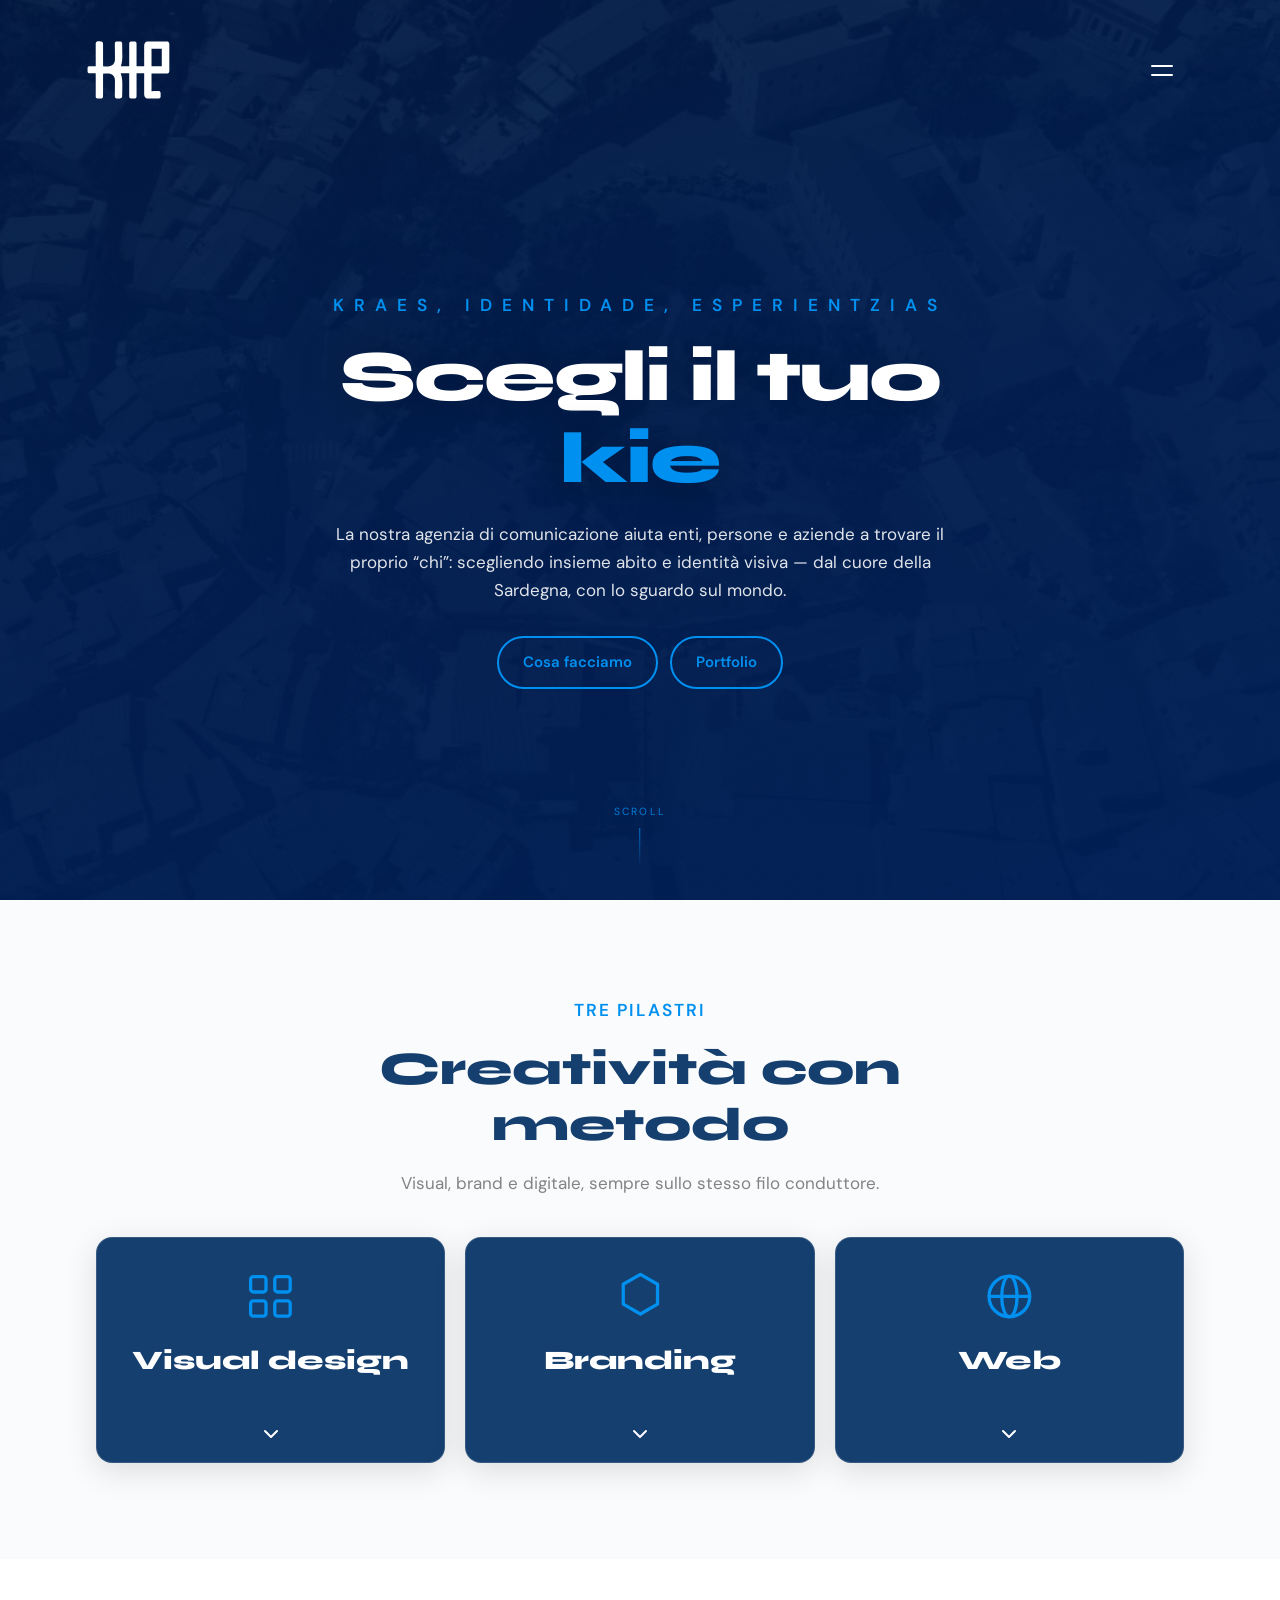
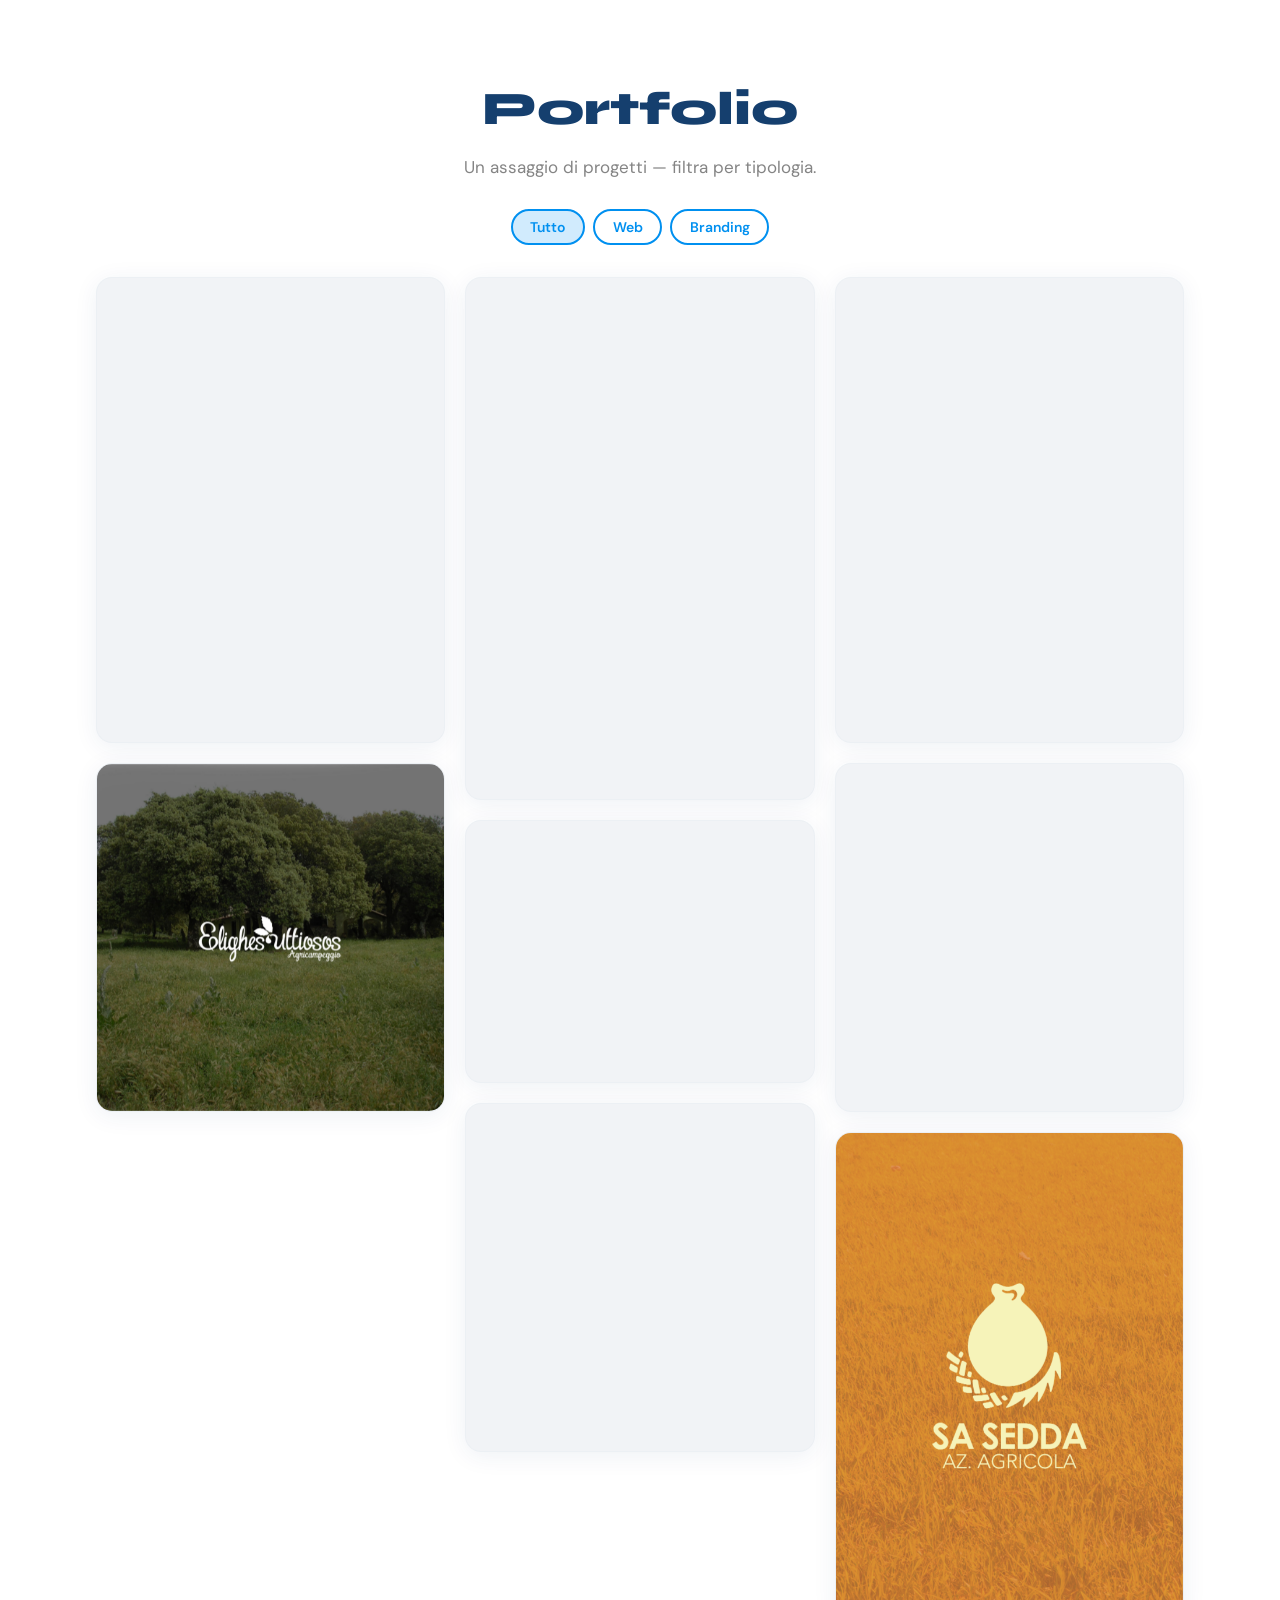
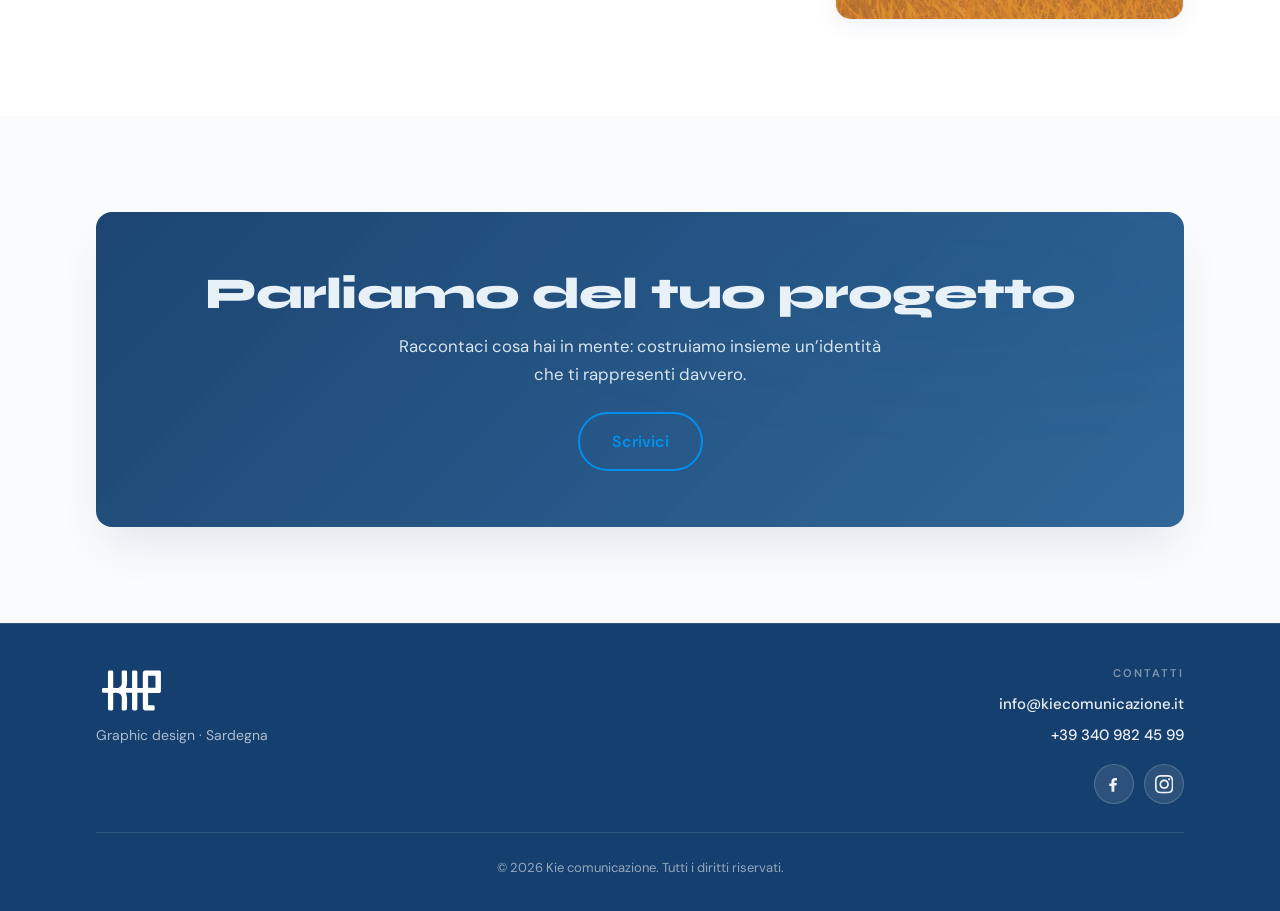
==== commit abd5519c: "commit and push all changes" ====
--- a/index.html
+++ b/index.html
@@ -39,7 +39,7 @@
     <nav class="site-nav" id="site-nav" aria-label="Navigazione principale" aria-hidden="true">
         <div class="site-nav-inner">
           <div class="site-nav-links">
-            <a href="#chi-siamo">Chi siamo</a>
+            <a href="kie/chi/">Kie/chi</a>
             <a href="#servizi">Servizi</a>
             <a href="portfolio.html">Portfolio</a>
             <a href="#contatti">Contatti</a>
@@ -118,16 +118,6 @@
       </div>
     </section>
 
-    <section class="section about" id="chi-siamo">
-      <div class="container narrow">
-        <h1 class="section-title reveal" data-reveal>Identità che respirano</h1>
-        <p class="section-intro reveal" data-reveal>
-          Ci occupiamo di <strong>progettazione grafica</strong>, <strong>branding</strong>, <strong>logo design</strong> e <strong>web design</strong>.
-          Qualunque sia il tuo progetto, ti aiutiamo a realizzarlo con un graphic design chiaro, coerente e memorabile.
-        </p>
-      </div>
-    </section>
-
     <section class="section services" id="servizi">
       <div class="container">
         <div class="section-head reveal" data-reveal>
--- a/styles.css
+++ b/styles.css
@@ -108,8 +108,9 @@
   box-shadow: 0 4px 24px rgba(0, 0, 0, 0.12);
 }
 
-/* Solo portfolio.html: sfondo header con foto tavoletta. .site-header globale invariato. */
-body.page-portfolio .site-header {
+/* Header con foto tavoletta come portfolio: su portfolio.html e su Kie/chi (non home né progetti). */
+body.page-portfolio .site-header,
+body.page-kie-chi .site-header {
   background-color: var(--kie-navy);
   background-image:
     linear-gradient(
@@ -124,7 +125,8 @@
   background-repeat: no-repeat;
 }
 
-body.page-portfolio .site-header.is-scrolled {
+body.page-portfolio .site-header.is-scrolled,
+body.page-kie-chi .site-header.is-scrolled {
   background-color: var(--kie-navy);
   background-image:
     linear-gradient(
@@ -913,6 +915,47 @@
   padding-top: clamp(6.25rem, 12vw, 9.25rem);
 }
 
+/* Kie/chi — contenuti da kiecomunicazione.it/kie-chi/ */
+.page-kie-chi main > .kie-chi-article > .kie-chi-story:first-of-type {
+  padding-top: clamp(6.25rem, 12vw, 9.25rem);
+}
+
+.page-kie-chi .kie-chi-page-head {
+  margin-bottom: clamp(2rem, 5vw, 2.75rem);
+}
+
+.page-kie-chi .kie-chi-page-title {
+  margin: 0;
+}
+
+.page-kie-chi .kie-chi-story > .container.narrow {
+  padding-top: 3.35rem; /* fallback ~2 righe */
+  padding-top: calc(2 * 1lh);
+}
+
+.page-kie-chi .kie-chi-block + .kie-chi-block {
+  margin-top: clamp(2.25rem, 5vw, 3.25rem);
+}
+
+.page-kie-chi .kie-chi-heading {
+  font-family: var(--font-h1);
+  font-size: 30px;
+  font-weight: 800;
+  font-style: normal;
+  line-height: 1.2;
+  color: var(--kie-navy);
+  text-transform: none;
+  letter-spacing: -0.02em;
+  margin: 0 0 1rem;
+}
+
+.page-kie-chi .kie-chi-text {
+  margin: 0;
+  font-size: 1.125rem;
+  line-height: 1.7;
+  color: var(--text-muted);
+}
+
 .work .section-head {
   margin-bottom: 1.75rem;
 }
